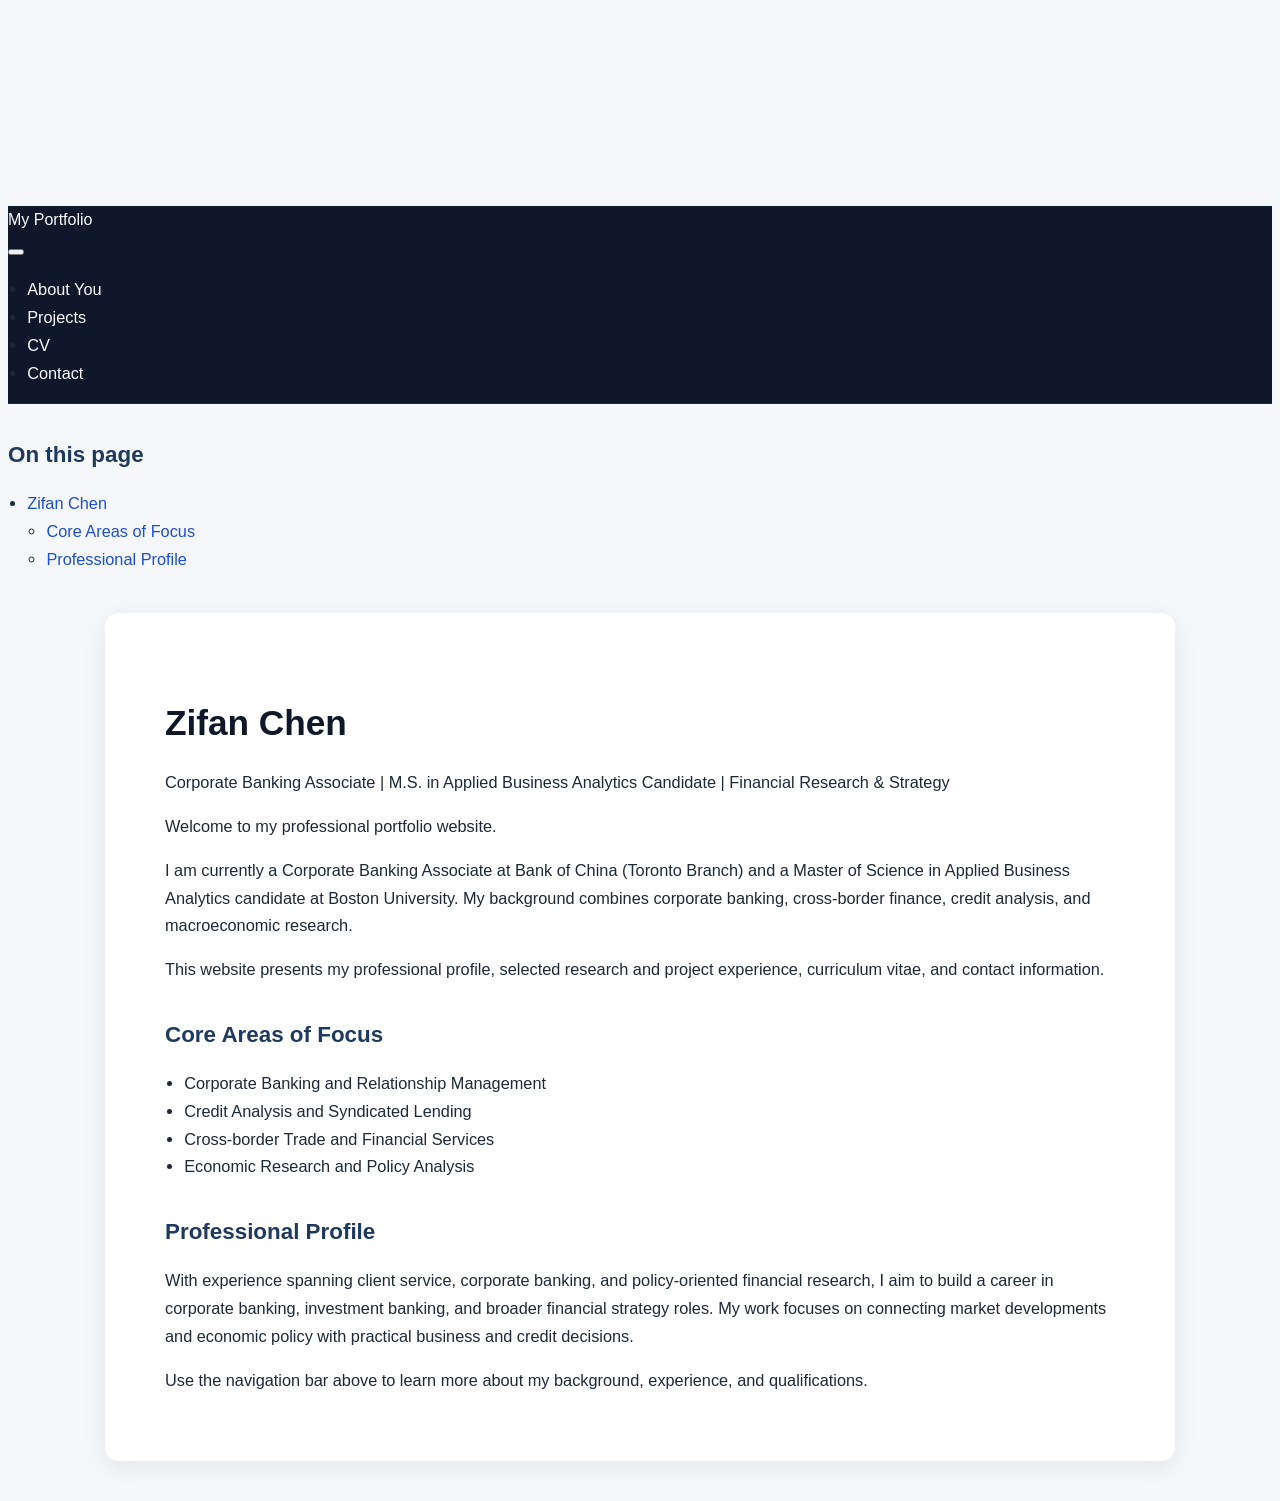
==== index.html @ f1f140d5 "Publish portfolio website" ====
<!DOCTYPE html>
<html xmlns="http://www.w3.org/1999/xhtml" lang="en" xml:lang="en"><head>

<meta charset="utf-8">
<meta name="generator" content="quarto-1.9.37">

<meta name="viewport" content="width=device-width, initial-scale=1.0, user-scalable=yes">


<title>Home – My Portfolio</title>
<style>
/* Default styles provided by pandoc.
** See https://pandoc.org/MANUAL.html#variables-for-html for config info.
*/
code{white-space: pre-wrap;}
span.smallcaps{font-variant: small-caps;}
div.columns{display: flex; gap: min(4vw, 1.5em);}
div.column{flex: auto; overflow-x: auto;}
div.hanging-indent{margin-left: 1.5em; text-indent: -1.5em;}
ul.task-list{list-style: none;}
ul.task-list li input[type="checkbox"] {
  width: 0.8em;
  margin: 0 0.8em 0.2em -1em; /* quarto-specific, see https://github.com/quarto-dev/quarto-cli/issues/4556 */ 
  vertical-align: middle;
}
</style>


<script src="site_libs/quarto-nav/quarto-nav.js"></script>
<script src="site_libs/quarto-nav/headroom.min.js"></script>
<script src="site_libs/clipboard/clipboard.min.js"></script>
<script src="site_libs/quarto-search/autocomplete.umd.js"></script>
<script src="site_libs/quarto-search/fuse.min.js"></script>
<script src="site_libs/quarto-search/quarto-search.js"></script>
<meta name="quarto:offset" content="./">
<script src="site_libs/quarto-html/quarto.js" type="module"></script>
<script src="site_libs/quarto-html/tabsets/tabsets.js" type="module"></script>
<script src="site_libs/quarto-html/popper.min.js"></script>
<script src="site_libs/quarto-html/tippy.umd.min.js"></script>
<script src="site_libs/quarto-html/anchor.min.js"></script>
<link href="site_libs/quarto-html/tippy.css" rel="stylesheet">
<link href="site_libs/quarto-html/quarto-syntax-highlighting-7f8f88aac4f3542376d5c11b86a4c14d.css" rel="stylesheet" id="quarto-text-highlighting-styles">
<script src="site_libs/bootstrap/bootstrap.min.js"></script>
<link href="site_libs/bootstrap/bootstrap-icons.css" rel="stylesheet">
<link href="site_libs/bootstrap/bootstrap-a0f9fd0d421825b736dc1bbcbcba2219.min.css" rel="stylesheet" append-hash="true" id="quarto-bootstrap" data-mode="light">
<script id="quarto-search-options" type="application/json">{
  "location": "navbar",
  "copy-button": false,
  "collapse-after": 3,
  "panel-placement": "end",
  "type": "overlay",
  "limit": 50,
  "keyboard-shortcut": [
    "f",
    "/",
    "s"
  ],
  "show-item-context": false,
  "language": {
    "search-no-results-text": "No results",
    "search-matching-documents-text": "matching documents",
    "search-copy-link-title": "Copy link to search",
    "search-hide-matches-text": "Hide additional matches",
    "search-more-match-text": "more match in this document",
    "search-more-matches-text": "more matches in this document",
    "search-clear-button-title": "Clear",
    "search-text-placeholder": "",
    "search-detached-cancel-button-title": "Cancel",
    "search-submit-button-title": "Submit",
    "search-label": "Search"
  }
}</script>


<link rel="stylesheet" href="styles.css">
</head>

<body class="nav-fixed quarto-light">

<div id="quarto-search-results"></div>
  <header id="quarto-header" class="headroom fixed-top">
    <nav class="navbar navbar-expand-lg " data-bs-theme="dark">
      <div class="navbar-container container-fluid">
      <div class="navbar-brand-container mx-auto">
    <a class="navbar-brand" href="./index.html">
    <span class="navbar-title">My Portfolio</span>
    </a>
  </div>
            <div id="quarto-search" class="" title="Search"></div>
          <button class="navbar-toggler" type="button" data-bs-toggle="collapse" data-bs-target="#navbarCollapse" aria-controls="navbarCollapse" role="menu" aria-expanded="false" aria-label="Toggle navigation" onclick="if (window.quartoToggleHeadroom) { window.quartoToggleHeadroom(); }">
  <span class="navbar-toggler-icon"></span>
</button>
          <div class="collapse navbar-collapse" id="navbarCollapse">
            <ul class="navbar-nav navbar-nav-scroll me-auto">
  <li class="nav-item">
    <a class="nav-link" href="./about.html"> 
<span class="menu-text">About You</span></a>
  </li>  
  <li class="nav-item">
    <a class="nav-link" href="./projects.html"> 
<span class="menu-text">Projects</span></a>
  </li>  
  <li class="nav-item">
    <a class="nav-link" href="./cv.html"> 
<span class="menu-text">CV</span></a>
  </li>  
  <li class="nav-item">
    <a class="nav-link" href="./contact.html"> 
<span class="menu-text">Contact</span></a>
  </li>  
</ul>
          </div> <!-- /navcollapse -->
            <div class="quarto-navbar-tools">
</div>
      </div> <!-- /container-fluid -->
    </nav>
</header>
<!-- content -->
<div id="quarto-content" class="quarto-container page-columns page-rows-contents page-layout-article page-navbar">
<!-- sidebar -->
<!-- margin-sidebar -->
    <div id="quarto-margin-sidebar" class="sidebar margin-sidebar">
        <nav id="TOC" role="doc-toc" class="toc-active">
    <h2 id="toc-title">On this page</h2>
   
  <ul>
  <li><a href="#zifan-chen" id="toc-zifan-chen" class="nav-link active" data-scroll-target="#zifan-chen">Zifan Chen</a>
  <ul class="collapse">
  <li><a href="#core-areas-of-focus" id="toc-core-areas-of-focus" class="nav-link" data-scroll-target="#core-areas-of-focus">Core Areas of Focus</a></li>
  <li><a href="#professional-profile" id="toc-professional-profile" class="nav-link" data-scroll-target="#professional-profile">Professional Profile</a></li>
  </ul></li>
  </ul>
</nav>
    </div>
<!-- main -->
<main class="content" id="quarto-document-content">

<header id="title-block-header" class="quarto-title-block default">
<div class="quarto-title">
<h1 class="title">Home</h1>
</div>



<div class="quarto-title-meta">

    
  
    
  </div>
  


</header>


<section id="zifan-chen" class="level1">
<h1>Zifan Chen</h1>
<p>Corporate Banking Associate | M.S. in Applied Business Analytics Candidate | Financial Research &amp; Strategy</p>
<p>Welcome to my professional portfolio website.</p>
<p>I am currently a Corporate Banking Associate at Bank of China (Toronto Branch) and a Master of Science in Applied Business Analytics candidate at Boston University. My background combines corporate banking, cross-border finance, credit analysis, and macroeconomic research.</p>
<p>This website presents my professional profile, selected research and project experience, curriculum vitae, and contact information.</p>
<section id="core-areas-of-focus" class="level2">
<h2 class="anchored" data-anchor-id="core-areas-of-focus">Core Areas of Focus</h2>
<ul>
<li>Corporate Banking and Relationship Management<br>
</li>
<li>Credit Analysis and Syndicated Lending<br>
</li>
<li>Cross-border Trade and Financial Services<br>
</li>
<li>Economic Research and Policy Analysis</li>
</ul>
</section>
<section id="professional-profile" class="level2">
<h2 class="anchored" data-anchor-id="professional-profile">Professional Profile</h2>
<p>With experience spanning client service, corporate banking, and policy-oriented financial research, I aim to build a career in corporate banking, investment banking, and broader financial strategy roles. My work focuses on connecting market developments and economic policy with practical business and credit decisions.</p>
<p>Use the navigation bar above to learn more about my background, experience, and qualifications.</p>


</section>
</section>

</main> <!-- /main -->
<script id="quarto-html-after-body" type="application/javascript">
  window.document.addEventListener("DOMContentLoaded", function (event) {
    const icon = "";
    const anchorJS = new window.AnchorJS();
    anchorJS.options = {
      placement: 'right',
      icon: icon
    };
    anchorJS.add('.anchored');
    const isCodeAnnotation = (el) => {
      for (const clz of el.classList) {
        if (clz.startsWith('code-annotation-')) {                     
          return true;
        }
      }
      return false;
    }
    const onCopySuccess = function(e) {
      // button target
      const button = e.trigger;
      // don't keep focus
      button.blur();
      // flash "checked"
      button.classList.add('code-copy-button-checked');
      var currentTitle = button.getAttribute("title");
      button.setAttribute("title", "Copied!");
      let tooltip;
      if (window.bootstrap) {
        button.setAttribute("data-bs-toggle", "tooltip");
        button.setAttribute("data-bs-placement", "left");
        button.setAttribute("data-bs-title", "Copied!");
        tooltip = new bootstrap.Tooltip(button, 
          { trigger: "manual", 
            customClass: "code-copy-button-tooltip",
            offset: [0, -8]});
        tooltip.show();    
      }
      setTimeout(function() {
        if (tooltip) {
          tooltip.hide();
          button.removeAttribute("data-bs-title");
          button.removeAttribute("data-bs-toggle");
          button.removeAttribute("data-bs-placement");
        }
        button.setAttribute("title", currentTitle);
        button.classList.remove('code-copy-button-checked');
      }, 1000);
      // clear code selection
      e.clearSelection();
    }
    const getTextToCopy = function(trigger) {
      const outerScaffold = trigger.parentElement.cloneNode(true);
      const codeEl = outerScaffold.querySelector('code');
      for (const childEl of codeEl.children) {
        if (isCodeAnnotation(childEl)) {
          childEl.remove();
        }
      }
      return codeEl.innerText;
    }
    const clipboard = new window.ClipboardJS('.code-copy-button:not([data-in-quarto-modal])', {
      text: getTextToCopy
    });
    clipboard.on('success', onCopySuccess);
    if (window.document.getElementById('quarto-embedded-source-code-modal')) {
      const clipboardModal = new window.ClipboardJS('.code-copy-button[data-in-quarto-modal]', {
        text: getTextToCopy,
        container: window.document.getElementById('quarto-embedded-source-code-modal')
      });
      clipboardModal.on('success', onCopySuccess);
    }
      var localhostRegex = new RegExp(/^(?:http|https):\/\/localhost\:?[0-9]*\//);
      var mailtoRegex = new RegExp(/^mailto:/);
        var filterRegex = new RegExp('/' + window.location.host + '/');
      var isInternal = (href) => {
          return filterRegex.test(href) || localhostRegex.test(href) || mailtoRegex.test(href);
      }
      // Inspect non-navigation links and adorn them if external
     var links = window.document.querySelectorAll('a[href]:not(.nav-link):not(.navbar-brand):not(.toc-action):not(.sidebar-link):not(.sidebar-item-toggle):not(.pagination-link):not(.no-external):not([aria-hidden]):not(.dropdown-item):not(.quarto-navigation-tool):not(.about-link)');
      for (var i=0; i<links.length; i++) {
        const link = links[i];
        if (!isInternal(link.href)) {
          // undo the damage that might have been done by quarto-nav.js in the case of
          // links that we want to consider external
          if (link.dataset.originalHref !== undefined) {
            link.href = link.dataset.originalHref;
          }
        }
      }
    function tippyHover(el, contentFn, onTriggerFn, onUntriggerFn) {
      const config = {
        allowHTML: true,
        maxWidth: 500,
        delay: 100,
        arrow: false,
        appendTo: function(el) {
            return el.parentElement;
        },
        interactive: true,
        interactiveBorder: 10,
        theme: 'quarto',
        placement: 'bottom-start',
      };
      if (contentFn) {
        config.content = contentFn;
      }
      if (onTriggerFn) {
        config.onTrigger = onTriggerFn;
      }
      if (onUntriggerFn) {
        config.onUntrigger = onUntriggerFn;
      }
      window.tippy(el, config); 
    }
    const noterefs = window.document.querySelectorAll('a[role="doc-noteref"]');
    for (var i=0; i<noterefs.length; i++) {
      const ref = noterefs[i];
      tippyHover(ref, function() {
        // use id or data attribute instead here
        let href = ref.getAttribute('data-footnote-href') || ref.getAttribute('href');
        try { href = new URL(href).hash; } catch {}
        const id = href.replace(/^#\/?/, "");
        const note = window.document.getElementById(id);
        if (note) {
          return note.innerHTML;
        } else {
          return "";
        }
      });
    }
    const xrefs = window.document.querySelectorAll('a.quarto-xref');
    const processXRef = (id, note) => {
      // Strip column container classes
      const stripColumnClz = (el) => {
        el.classList.remove("page-full", "page-columns");
        if (el.children) {
          for (const child of el.children) {
            stripColumnClz(child);
          }
        }
      }
      stripColumnClz(note)
      if (id === null || id.startsWith('sec-')) {
        // Special case sections, only their first couple elements
        const container = document.createElement("div");
        if (note.children && note.children.length > 2) {
          container.appendChild(note.children[0].cloneNode(true));
          for (let i = 1; i < note.children.length; i++) {
            const child = note.children[i];
            if (child.tagName === "P" && child.innerText === "") {
              continue;
            } else {
              container.appendChild(child.cloneNode(true));
              break;
            }
          }
          if (window.Quarto?.typesetMath) {
            window.Quarto.typesetMath(container);
          }
          return container.innerHTML
        } else {
          if (window.Quarto?.typesetMath) {
            window.Quarto.typesetMath(note);
          }
          return note.innerHTML;
        }
      } else {
        // Remove any anchor links if they are present
        const anchorLink = note.querySelector('a.anchorjs-link');
        if (anchorLink) {
          anchorLink.remove();
        }
        if (window.Quarto?.typesetMath) {
          window.Quarto.typesetMath(note);
        }
        if (note.classList.contains("callout")) {
          return note.outerHTML;
        } else {
          return note.innerHTML;
        }
      }
    }
    for (var i=0; i<xrefs.length; i++) {
      const xref = xrefs[i];
      tippyHover(xref, undefined, function(instance) {
        instance.disable();
        let url = xref.getAttribute('href');
        let hash = undefined; 
        if (url.startsWith('#')) {
          hash = url;
        } else {
          try { hash = new URL(url).hash; } catch {}
        }
        if (hash) {
          const id = hash.replace(/^#\/?/, "");
          const note = window.document.getElementById(id);
          if (note !== null) {
            try {
              const html = processXRef(id, note.cloneNode(true));
              instance.setContent(html);
            } finally {
              instance.enable();
              instance.show();
            }
          } else {
            // See if we can fetch this
            fetch(url.split('#')[0])
            .then(res => res.text())
            .then(html => {
              const parser = new DOMParser();
              const htmlDoc = parser.parseFromString(html, "text/html");
              const note = htmlDoc.getElementById(id);
              if (note !== null) {
                const html = processXRef(id, note);
                instance.setContent(html);
              } 
            }).finally(() => {
              instance.enable();
              instance.show();
            });
          }
        } else {
          // See if we can fetch a full url (with no hash to target)
          // This is a special case and we should probably do some content thinning / targeting
          fetch(url)
          .then(res => res.text())
          .then(html => {
            const parser = new DOMParser();
            const htmlDoc = parser.parseFromString(html, "text/html");
            const note = htmlDoc.querySelector('main.content');
            if (note !== null) {
              // This should only happen for chapter cross references
              // (since there is no id in the URL)
              // remove the first header
              if (note.children.length > 0 && note.children[0].tagName === "HEADER") {
                note.children[0].remove();
              }
              const html = processXRef(null, note);
              instance.setContent(html);
            } 
          }).finally(() => {
            instance.enable();
            instance.show();
          });
        }
      }, function(instance) {
      });
    }
        let selectedAnnoteEl;
        const selectorForAnnotation = ( cell, annotation) => {
          let cellAttr = 'data-code-cell="' + cell + '"';
          let lineAttr = 'data-code-annotation="' +  annotation + '"';
          const selector = 'span[' + cellAttr + '][' + lineAttr + ']';
          return selector;
        }
        const selectCodeLines = (annoteEl) => {
          const doc = window.document;
          const targetCell = annoteEl.getAttribute("data-target-cell");
          const targetAnnotation = annoteEl.getAttribute("data-target-annotation");
          const annoteSpan = window.document.querySelector(selectorForAnnotation(targetCell, targetAnnotation));
          const lines = annoteSpan.getAttribute("data-code-lines").split(",");
          const lineIds = lines.map((line) => {
            return targetCell + "-" + line;
          })
          let top = null;
          let height = null;
          let parent = null;
          if (lineIds.length > 0) {
              //compute the position of the single el (top and bottom and make a div)
              const el = window.document.getElementById(lineIds[0]);
              top = el.offsetTop;
              height = el.offsetHeight;
              parent = el.parentElement.parentElement;
            if (lineIds.length > 1) {
              const lastEl = window.document.getElementById(lineIds[lineIds.length - 1]);
              const bottom = lastEl.offsetTop + lastEl.offsetHeight;
              height = bottom - top;
            }
            if (top !== null && height !== null && parent !== null) {
              // cook up a div (if necessary) and position it 
              let div = window.document.getElementById("code-annotation-line-highlight");
              if (div === null) {
                div = window.document.createElement("div");
                div.setAttribute("id", "code-annotation-line-highlight");
                div.style.position = 'absolute';
                parent.appendChild(div);
              }
              div.style.top = top - 2 + "px";
              div.style.height = height + 4 + "px";
              div.style.left = 0;
              let gutterDiv = window.document.getElementById("code-annotation-line-highlight-gutter");
              if (gutterDiv === null) {
                gutterDiv = window.document.createElement("div");
                gutterDiv.setAttribute("id", "code-annotation-line-highlight-gutter");
                gutterDiv.style.position = 'absolute';
                const codeCell = window.document.getElementById(targetCell);
                const gutter = codeCell.querySelector('.code-annotation-gutter');
                gutter.appendChild(gutterDiv);
              }
              gutterDiv.style.top = top - 2 + "px";
              gutterDiv.style.height = height + 4 + "px";
            }
            selectedAnnoteEl = annoteEl;
          }
        };
        const unselectCodeLines = () => {
          const elementsIds = ["code-annotation-line-highlight", "code-annotation-line-highlight-gutter"];
          elementsIds.forEach((elId) => {
            const div = window.document.getElementById(elId);
            if (div) {
              div.remove();
            }
          });
          selectedAnnoteEl = undefined;
        };
          // Handle positioning of the toggle
      window.addEventListener(
        "resize",
        throttle(() => {
          elRect = undefined;
          if (selectedAnnoteEl) {
            selectCodeLines(selectedAnnoteEl);
          }
        }, 10)
      );
      function throttle(fn, ms) {
      let throttle = false;
      let timer;
        return (...args) => {
          if(!throttle) { // first call gets through
              fn.apply(this, args);
              throttle = true;
          } else { // all the others get throttled
              if(timer) clearTimeout(timer); // cancel #2
              timer = setTimeout(() => {
                fn.apply(this, args);
                timer = throttle = false;
              }, ms);
          }
        };
      }
        // Attach click handler to the DT
        const annoteDls = window.document.querySelectorAll('dt[data-target-cell]');
        for (const annoteDlNode of annoteDls) {
          annoteDlNode.addEventListener('click', (event) => {
            const clickedEl = event.target;
            if (clickedEl !== selectedAnnoteEl) {
              unselectCodeLines();
              const activeEl = window.document.querySelector('dt[data-target-cell].code-annotation-active');
              if (activeEl) {
                activeEl.classList.remove('code-annotation-active');
              }
              selectCodeLines(clickedEl);
              clickedEl.classList.add('code-annotation-active');
            } else {
              // Unselect the line
              unselectCodeLines();
              clickedEl.classList.remove('code-annotation-active');
            }
          });
        }
    const findCites = (el) => {
      const parentEl = el.parentElement;
      if (parentEl) {
        const cites = parentEl.dataset.cites;
        if (cites) {
          return {
            el,
            cites: cites.split(' ')
          };
        } else {
          return findCites(el.parentElement)
        }
      } else {
        return undefined;
      }
    };
    var bibliorefs = window.document.querySelectorAll('a[role="doc-biblioref"]');
    for (var i=0; i<bibliorefs.length; i++) {
      const ref = bibliorefs[i];
      const citeInfo = findCites(ref);
      if (citeInfo) {
        tippyHover(citeInfo.el, function() {
          var popup = window.document.createElement('div');
          citeInfo.cites.forEach(function(cite) {
            var citeDiv = window.document.createElement('div');
            citeDiv.classList.add('hanging-indent');
            citeDiv.classList.add('csl-entry');
            var biblioDiv = window.document.getElementById('ref-' + cite);
            if (biblioDiv) {
              citeDiv.innerHTML = biblioDiv.innerHTML;
            }
            popup.appendChild(citeDiv);
          });
          return popup.innerHTML;
        });
      }
    }
  });
  </script>
</div> <!-- /content -->




</body></html>
---- site_libs/quarto-html/tippy.css ----
.tippy-box[data-animation=fade][data-state=hidden]{opacity:0}[data-tippy-root]{max-width:calc(100vw - 10px)}.tippy-box{position:relative;background-color:#333;color:#fff;border-radius:4px;font-size:14px;line-height:1.4;white-space:normal;outline:0;transition-property:transform,visibility,opacity}.tippy-box[data-placement^=top]>.tippy-arrow{bottom:0}.tippy-box[data-placement^=top]>.tippy-arrow:before{bottom:-7px;left:0;border-width:8px 8px 0;border-top-color:initial;transform-origin:center top}.tippy-box[data-placement^=bottom]>.tippy-arrow{top:0}.tippy-box[data-placement^=bottom]>.tippy-arrow:before{top:-7px;left:0;border-width:0 8px 8px;border-bottom-color:initial;transform-origin:center bottom}.tippy-box[data-placement^=left]>.tippy-arrow{right:0}.tippy-box[data-placement^=left]>.tippy-arrow:before{border-width:8px 0 8px 8px;border-left-color:initial;right:-7px;transform-origin:center left}.tippy-box[data-placement^=right]>.tippy-arrow{left:0}.tippy-box[data-placement^=right]>.tippy-arrow:before{left:-7px;border-width:8px 8px 8px 0;border-right-color:initial;transform-origin:center right}.tippy-box[data-inertia][data-state=visible]{transition-timing-function:cubic-bezier(.54,1.5,.38,1.11)}.tippy-arrow{width:16px;height:16px;color:#333}.tippy-arrow:before{content:"";position:absolute;border-color:transparent;border-style:solid}.tippy-content{position:relative;padding:5px 9px;z-index:1}
---- site_libs/quarto-html/quarto-syntax-highlighting-7f8f88aac4f3542376d5c11b86a4c14d.css ----
/* quarto syntax highlight colors */
:root {
  --quarto-hl-ot-color: #003B4F;
  --quarto-hl-at-color: #657422;
  --quarto-hl-ss-color: #20794D;
  --quarto-hl-an-color: #5E5E5E;
  --quarto-hl-fu-color: #4758AB;
  --quarto-hl-st-color: #20794D;
  --quarto-hl-cf-color: #003B4F;
  --quarto-hl-op-color: #5E5E5E;
  --quarto-hl-er-color: #AD0000;
  --quarto-hl-bn-color: #AD0000;
  --quarto-hl-al-color: #AD0000;
  --quarto-hl-va-color: #111111;
  --quarto-hl-bu-color: inherit;
  --quarto-hl-ex-color: inherit;
  --quarto-hl-pp-color: #AD0000;
  --quarto-hl-in-color: #5E5E5E;
  --quarto-hl-vs-color: #20794D;
  --quarto-hl-wa-color: #5E5E5E;
  --quarto-hl-do-color: #5E5E5E;
  --quarto-hl-im-color: #00769E;
  --quarto-hl-ch-color: #20794D;
  --quarto-hl-dt-color: #AD0000;
  --quarto-hl-fl-color: #AD0000;
  --quarto-hl-co-color: #5E5E5E;
  --quarto-hl-cv-color: #5E5E5E;
  --quarto-hl-cn-color: #8f5902;
  --quarto-hl-sc-color: #5E5E5E;
  --quarto-hl-dv-color: #AD0000;
  --quarto-hl-kw-color: #003B4F;
}

/* other quarto variables */
:root {
  --quarto-font-monospace: SFMono-Regular, Menlo, Monaco, Consolas, "Liberation Mono", "Courier New", monospace;
}

/* syntax highlight based on Pandoc's rules */
pre > code.sourceCode > span {
  color: #003B4F;
}

code.sourceCode > span {
  color: #003B4F;
}

div.sourceCode,
div.sourceCode pre.sourceCode {
  color: #003B4F;
}

/* Normal */
code span {
  color: #003B4F;
}

/* Alert */
code span.al {
  color: #AD0000;
  font-style: inherit;
}

/* Annotation */
code span.an {
  color: #5E5E5E;
  font-style: inherit;
}

/* Attribute */
code span.at {
  color: #657422;
  font-style: inherit;
}

/* BaseN */
code span.bn {
  color: #AD0000;
  font-style: inherit;
}

/* BuiltIn */
code span.bu {
  font-style: inherit;
}

/* ControlFlow */
code span.cf {
  color: #003B4F;
  font-weight: bold;
  font-style: inherit;
}

/* Char */
code span.ch {
  color: #20794D;
  font-style: inherit;
}

/* Constant */
code span.cn {
  color: #8f5902;
  font-style: inherit;
}

/* Comment */
code span.co {
  color: #5E5E5E;
  font-style: inherit;
}

/* CommentVar */
code span.cv {
  color: #5E5E5E;
  font-style: italic;
}

/* Documentation */
code span.do {
  color: #5E5E5E;
  font-style: italic;
}

/* DataType */
code span.dt {
  color: #AD0000;
  font-style: inherit;
}

/* DecVal */
code span.dv {
  color: #AD0000;
  font-style: inherit;
}

/* Error */
code span.er {
  color: #AD0000;
  font-style: inherit;
}

/* Extension */
code span.ex {
  font-style: inherit;
}

/* Float */
code span.fl {
  color: #AD0000;
  font-style: inherit;
}

/* Function */
code span.fu {
  color: #4758AB;
  font-style: inherit;
}

/* Import */
code span.im {
  color: #00769E;
  font-style: inherit;
}

/* Information */
code span.in {
  color: #5E5E5E;
  font-style: inherit;
}

/* Keyword */
code span.kw {
  color: #003B4F;
  font-weight: bold;
  font-style: inherit;
}

/* Operator */
code span.op {
  color: #5E5E5E;
  font-style: inherit;
}

/* Other */
code span.ot {
  color: #003B4F;
  font-style: inherit;
}

/* Preprocessor */
code span.pp {
  color: #AD0000;
  font-style: inherit;
}

/* SpecialChar */
code span.sc {
  color: #5E5E5E;
  font-style: inherit;
}

/* SpecialString */
code span.ss {
  color: #20794D;
  font-style: inherit;
}

/* String */
code span.st {
  color: #20794D;
  font-style: inherit;
}

/* Variable */
code span.va {
  color: #111111;
  font-style: inherit;
}

/* VerbatimString */
code span.vs {
  color: #20794D;
  font-style: inherit;
}

/* Warning */
code span.wa {
  color: #5E5E5E;
  font-style: italic;
}

.prevent-inlining {
  content: "</";
}

/*# sourceMappingURL=789ad8cd35626ba772517505b42a116e.css.map */
---- styles.css ----
body {
  font-family: "Segoe UI", Arial, sans-serif;
  background-color: #f5f7fa;
  color: #1f2937;
  line-height: 1.7;
}

.navbar {
  background-color: #0f172a !important;
  border-bottom: 1px solid #1e293b;
}

.navbar-brand,
.navbar-nav .nav-link {
  color: #f8fafc !important;
  font-weight: 500;
}

.navbar-nav .nav-link:hover {
  color: #cbd5e1 !important;
}

#title-block-header,
.quarto-title-banner {
  display: none;
}

main.content {
  background: white;
  max-width: 950px;
  margin: 40px auto;
  padding: 50px 60px;
  border-radius: 14px;
  box-shadow: 0 6px 24px rgba(15, 23, 42, 0.08);
}

h1 {
  color: #0f172a;
  font-size: 2.2rem;
  font-weight: 700;
  margin-bottom: 1rem;
}

h2 {
  color: #1e3a5f;
  font-size: 1.4rem;
  font-weight: 600;
  margin-top: 2rem;
  margin-bottom: 0.8rem;
}

h3 {
  color: #334155;
  font-size: 1.1rem;
  font-weight: 600;
}

p, li {
  font-size: 1.02rem;
}

a {
  color: #1d4ed8;
  text-decoration: none;
}

a:hover {
  text-decoration: underline;
}

img {
  border-radius: 12px;
  margin: 10px 0 20px 0;
}

ul {
  padding-left: 1.2rem;
}
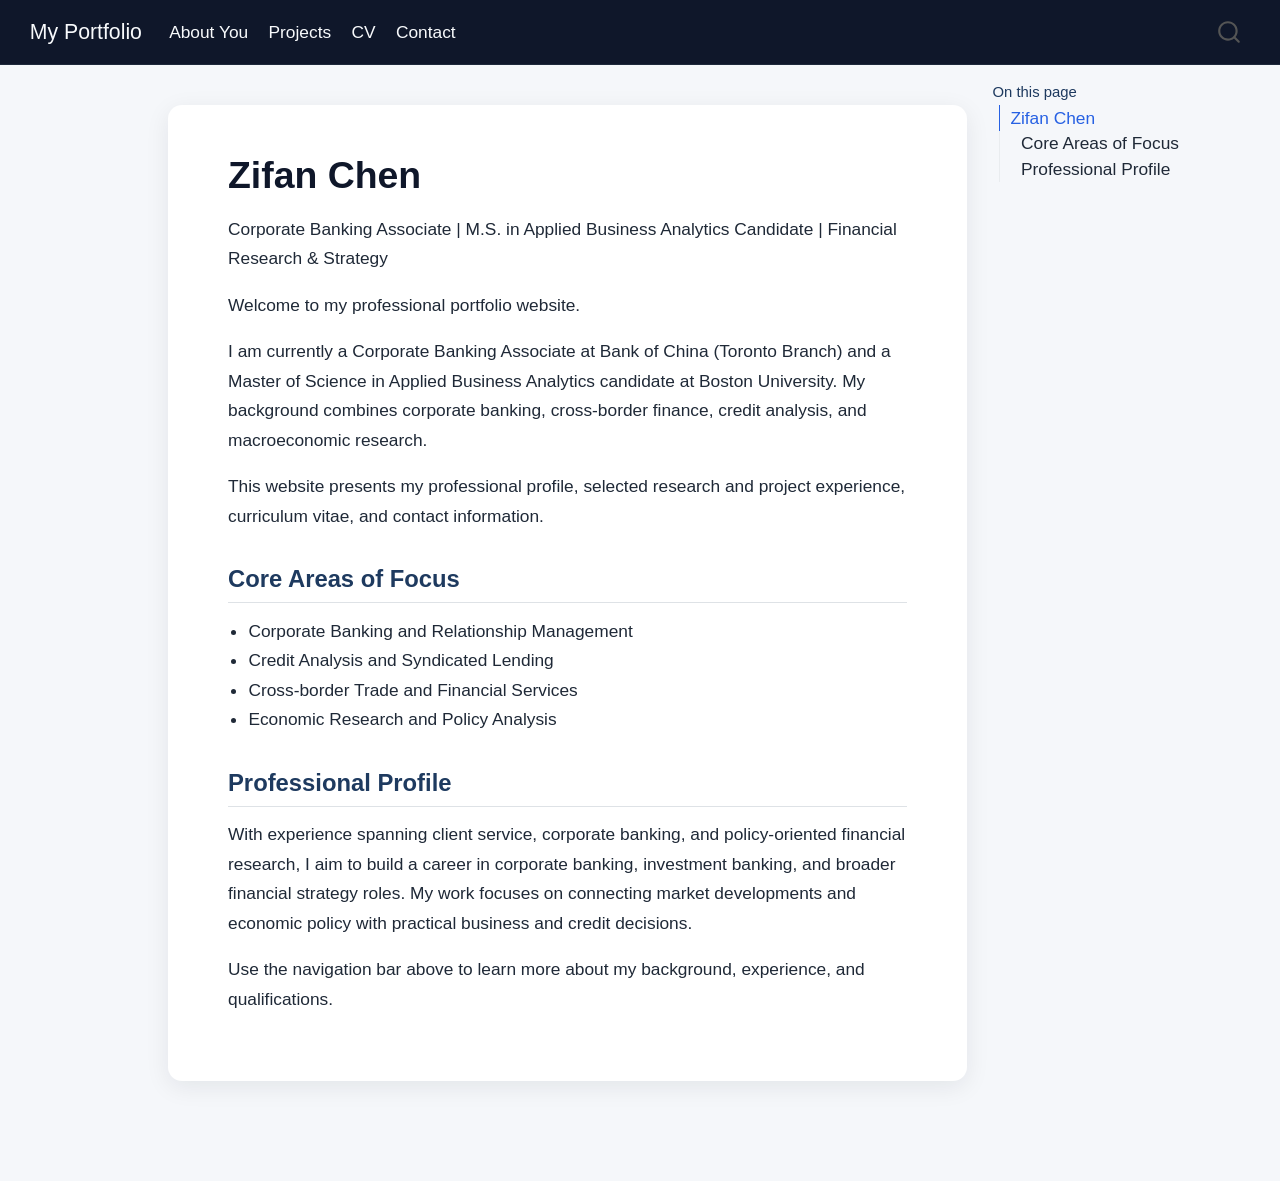
==== commit 22f04a6f: "Publish rendered portfolio site to root" ====
--- a/index.html
+++ b/index.html
@@ -2,16 +2,13 @@
 <html xmlns="http://www.w3.org/1999/xhtml" lang="en" xml:lang="en"><head>
 
 <meta charset="utf-8">
-<meta name="generator" content="quarto-1.9.37">
+<meta name="generator" content="quarto-1.8.27">
 
 <meta name="viewport" content="width=device-width, initial-scale=1.0, user-scalable=yes">
 
 
 <title>Home – My Portfolio</title>
 <style>
-/* Default styles provided by pandoc.
-** See https://pandoc.org/MANUAL.html#variables-for-html for config info.
-*/
 code{white-space: pre-wrap;}
 span.smallcaps{font-variant: small-caps;}
 div.columns{display: flex; gap: min(4vw, 1.5em);}
@@ -35,14 +32,15 @@
 <meta name="quarto:offset" content="./">
 <script src="site_libs/quarto-html/quarto.js" type="module"></script>
 <script src="site_libs/quarto-html/tabsets/tabsets.js" type="module"></script>
+<script src="site_libs/quarto-html/axe/axe-check.js" type="module"></script>
 <script src="site_libs/quarto-html/popper.min.js"></script>
 <script src="site_libs/quarto-html/tippy.umd.min.js"></script>
 <script src="site_libs/quarto-html/anchor.min.js"></script>
 <link href="site_libs/quarto-html/tippy.css" rel="stylesheet">
-<link href="site_libs/quarto-html/quarto-syntax-highlighting-7f8f88aac4f3542376d5c11b86a4c14d.css" rel="stylesheet" id="quarto-text-highlighting-styles">
+<link href="site_libs/quarto-html/quarto-syntax-highlighting-ed96de9b727972fe78a7b5d16c58bf87.css" rel="stylesheet" id="quarto-text-highlighting-styles">
 <script src="site_libs/bootstrap/bootstrap.min.js"></script>
 <link href="site_libs/bootstrap/bootstrap-icons.css" rel="stylesheet">
-<link href="site_libs/bootstrap/bootstrap-a0f9fd0d421825b736dc1bbcbcba2219.min.css" rel="stylesheet" append-hash="true" id="quarto-bootstrap" data-mode="light">
+<link href="site_libs/bootstrap/bootstrap-f304bea5e97c0c243d9410a10128cea2.min.css" rel="stylesheet" append-hash="true" id="quarto-bootstrap" data-mode="light">
 <script id="quarto-search-options" type="application/json">{
   "location": "navbar",
   "copy-button": false,
--- a/site_libs/quarto-html/quarto-syntax-highlighting-ed96de9b727972fe78a7b5d16c58bf87.css
+++ b/site_libs/quarto-html/quarto-syntax-highlighting-ed96de9b727972fe78a7b5d16c58bf87.css
@@ -0,0 +1,236 @@
+/* quarto syntax highlight colors */
+:root {
+  --quarto-hl-ot-color: #003B4F;
+  --quarto-hl-at-color: #657422;
+  --quarto-hl-ss-color: #20794D;
+  --quarto-hl-an-color: #5E5E5E;
+  --quarto-hl-fu-color: #4758AB;
+  --quarto-hl-st-color: #20794D;
+  --quarto-hl-cf-color: #003B4F;
+  --quarto-hl-op-color: #5E5E5E;
+  --quarto-hl-er-color: #AD0000;
+  --quarto-hl-bn-color: #AD0000;
+  --quarto-hl-al-color: #AD0000;
+  --quarto-hl-va-color: #111111;
+  --quarto-hl-bu-color: inherit;
+  --quarto-hl-ex-color: inherit;
+  --quarto-hl-pp-color: #AD0000;
+  --quarto-hl-in-color: #5E5E5E;
+  --quarto-hl-vs-color: #20794D;
+  --quarto-hl-wa-color: #5E5E5E;
+  --quarto-hl-do-color: #5E5E5E;
+  --quarto-hl-im-color: #00769E;
+  --quarto-hl-ch-color: #20794D;
+  --quarto-hl-dt-color: #AD0000;
+  --quarto-hl-fl-color: #AD0000;
+  --quarto-hl-co-color: #5E5E5E;
+  --quarto-hl-cv-color: #5E5E5E;
+  --quarto-hl-cn-color: #8f5902;
+  --quarto-hl-sc-color: #5E5E5E;
+  --quarto-hl-dv-color: #AD0000;
+  --quarto-hl-kw-color: #003B4F;
+}
+
+/* other quarto variables */
+:root {
+  --quarto-font-monospace: SFMono-Regular, Menlo, Monaco, Consolas, "Liberation Mono", "Courier New", monospace;
+}
+
+/* syntax highlight based on Pandoc's rules */
+pre > code.sourceCode > span {
+  color: #003B4F;
+}
+
+code.sourceCode > span {
+  color: #003B4F;
+}
+
+div.sourceCode,
+div.sourceCode pre.sourceCode {
+  color: #003B4F;
+}
+
+/* Normal */
+code span {
+  color: #003B4F;
+}
+
+/* Alert */
+code span.al {
+  color: #AD0000;
+  font-style: inherit;
+}
+
+/* Annotation */
+code span.an {
+  color: #5E5E5E;
+  font-style: inherit;
+}
+
+/* Attribute */
+code span.at {
+  color: #657422;
+  font-style: inherit;
+}
+
+/* BaseN */
+code span.bn {
+  color: #AD0000;
+  font-style: inherit;
+}
+
+/* BuiltIn */
+code span.bu {
+  font-style: inherit;
+}
+
+/* ControlFlow */
+code span.cf {
+  color: #003B4F;
+  font-weight: bold;
+  font-style: inherit;
+}
+
+/* Char */
+code span.ch {
+  color: #20794D;
+  font-style: inherit;
+}
+
+/* Constant */
+code span.cn {
+  color: #8f5902;
+  font-style: inherit;
+}
+
+/* Comment */
+code span.co {
+  color: #5E5E5E;
+  font-style: inherit;
+}
+
+/* CommentVar */
+code span.cv {
+  color: #5E5E5E;
+  font-style: italic;
+}
+
+/* Documentation */
+code span.do {
+  color: #5E5E5E;
+  font-style: italic;
+}
+
+/* DataType */
+code span.dt {
+  color: #AD0000;
+  font-style: inherit;
+}
+
+/* DecVal */
+code span.dv {
+  color: #AD0000;
+  font-style: inherit;
+}
+
+/* Error */
+code span.er {
+  color: #AD0000;
+  font-style: inherit;
+}
+
+/* Extension */
+code span.ex {
+  font-style: inherit;
+}
+
+/* Float */
+code span.fl {
+  color: #AD0000;
+  font-style: inherit;
+}
+
+/* Function */
+code span.fu {
+  color: #4758AB;
+  font-style: inherit;
+}
+
+/* Import */
+code span.im {
+  color: #00769E;
+  font-style: inherit;
+}
+
+/* Information */
+code span.in {
+  color: #5E5E5E;
+  font-style: inherit;
+}
+
+/* Keyword */
+code span.kw {
+  color: #003B4F;
+  font-weight: bold;
+  font-style: inherit;
+}
+
+/* Operator */
+code span.op {
+  color: #5E5E5E;
+  font-style: inherit;
+}
+
+/* Other */
+code span.ot {
+  color: #003B4F;
+  font-style: inherit;
+}
+
+/* Preprocessor */
+code span.pp {
+  color: #AD0000;
+  font-style: inherit;
+}
+
+/* SpecialChar */
+code span.sc {
+  color: #5E5E5E;
+  font-style: inherit;
+}
+
+/* SpecialString */
+code span.ss {
+  color: #20794D;
+  font-style: inherit;
+}
+
+/* String */
+code span.st {
+  color: #20794D;
+  font-style: inherit;
+}
+
+/* Variable */
+code span.va {
+  color: #111111;
+  font-style: inherit;
+}
+
+/* VerbatimString */
+code span.vs {
+  color: #20794D;
+  font-style: inherit;
+}
+
+/* Warning */
+code span.wa {
+  color: #5E5E5E;
+  font-style: italic;
+}
+
+.prevent-inlining {
+  content: "</";
+}
+
+/*# sourceMappingURL=0920dd6d7437995b8cdf7429764427b1.css.map */
